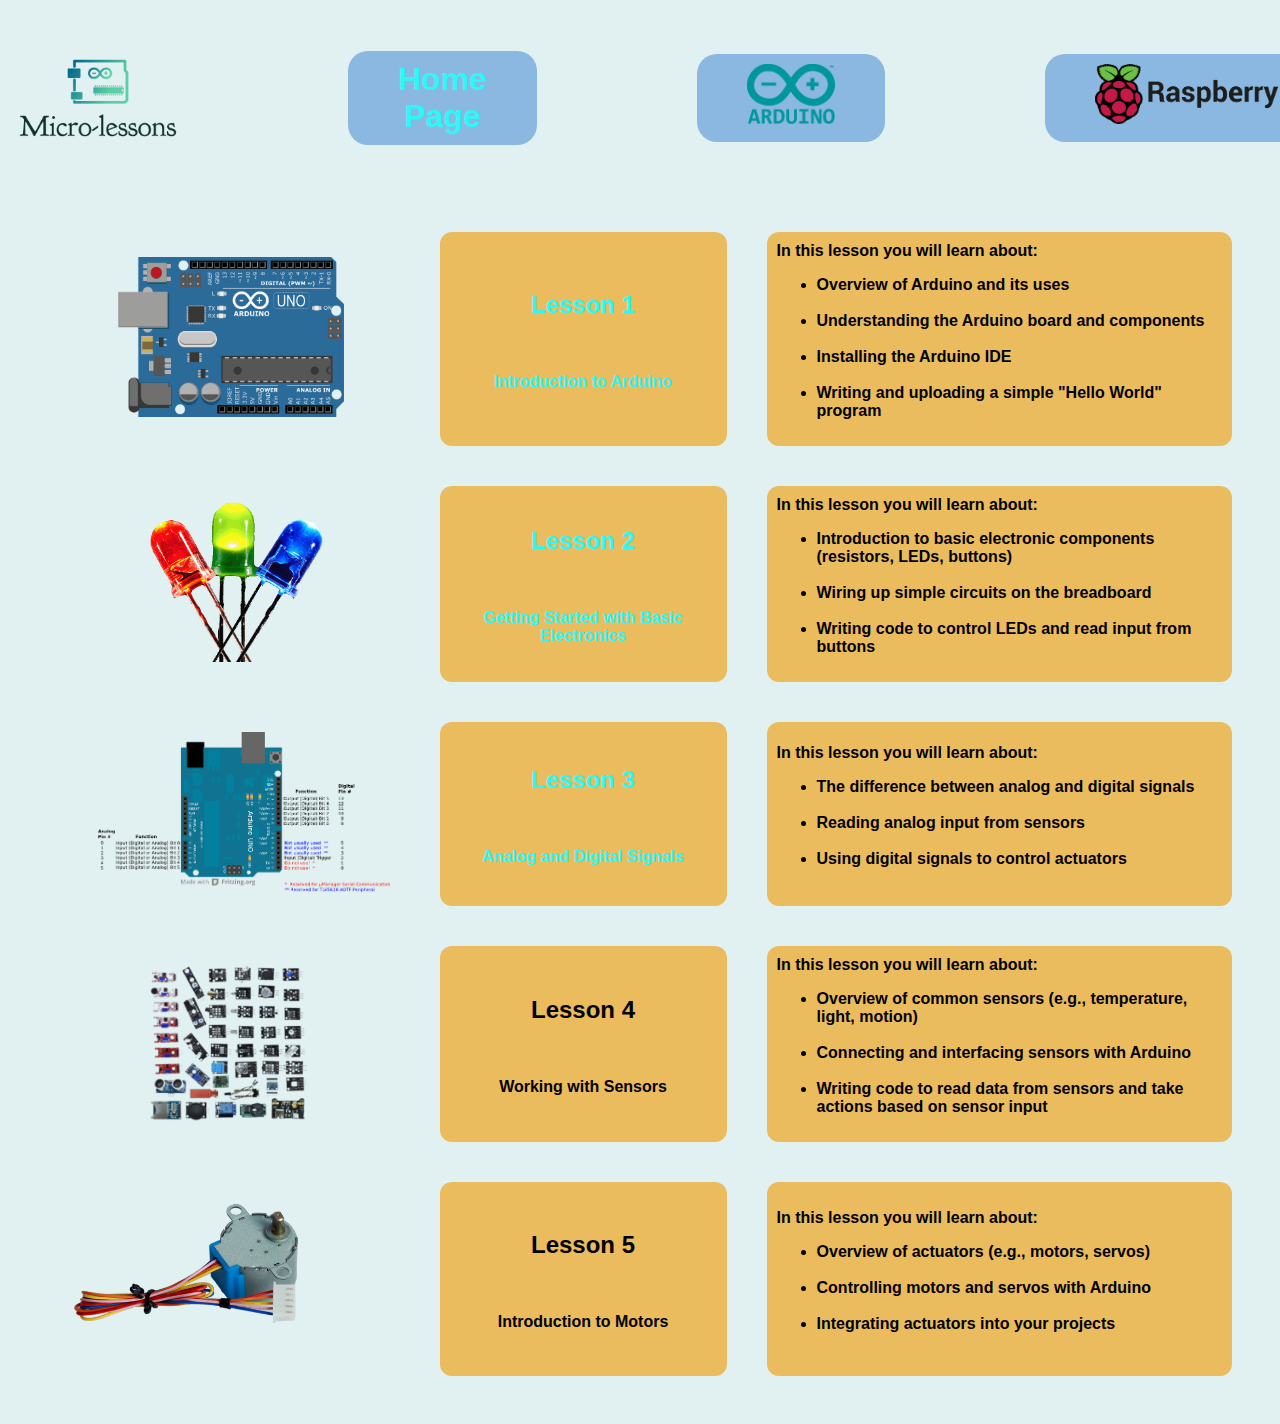
==== arduino.html @ 0427122e "arduino lesson 1 and linking" ====
<!DOCTYPE html>
<html>
    <head>
        <meta charset="UTF-8" />
        <meta http-equiv="X-UA-Compatible" content="IE=edge" />
        <meta name="viewport" content="width=device-width, initial-scale=1.0" />
        <link rel="stylesheet" type="text/css" href="styles.css" /> 
        <title> Micro-lessons </title>
</head>
    <body>
        <div id="nav-bar">
            <img style="width: 180px; height: 180px;" src="/media/default.png" id="banner"/>  
            
            <div id="nav-item"><a href="/index.html"> Home Page </a></div>
            <div id="nav-item"><a href="/arduino.html"> <img src="/media/arduino-logo.png" height="60px"> </a></div>
            <div id="nav-item"><a href="/raspberry_pi.html"> <img src="/media/raspberry-pi-logo.png" height="60px"> </a></div>
        </div>
        <div id="lessons">
            <table cellpadding="10px">
                <tr>
                    <td> <img src="/media/ardunio_image.png" height="160px" style=" padding-left: 60px;"> </td>
                    <td id="td" style="text-align: center;"> <a href="/arduino_lessons/lesson_1.html"> <h2> Lesson 1 </h2> <br> <p> Introduction to Arduino </p> </td>
                    <td id="td"> In this lesson you will learn about: <br> 
                        <ul> <li>Overview of Arduino and its uses</li> <br> 
                            <li>Understanding the Arduino board and components</li> <br> 
                            <li>Installing the Arduino IDE</li> <br> 
                            <li>Writing and uploading a simple "Hello World" program</li> </ul> </td>
                </tr>
                <tr>
                    <td> <img src="/media/Leds.gif" height="160px" style=" padding-left: 90px;"> </td>
                    <td id="td" style="text-align: center;"> <a href="/arduino_lessons/lesson_1.html"> <h2> Lesson 2 </h2> <br> <p> Getting Started with Basic Electronics </p> </td>
                    <td id="td"> In this lesson you will learn about: <br> 
                        <ul> <li>Introduction to basic electronic components (resistors, LEDs, buttons)</li> <br>  
                            <li>Wiring up simple circuits on the breadboard</li> <br> 
                            <li> Writing code to control LEDs and read input from buttons </li> </ul> </td>
                </tr>
                <tr>
                    <td> <img src="/media/digital_pins.png" height="160px" style=" padding-left: 40px;"> </td>
                    <td id="td" style="text-align: center;"> <a href="/arduino_lessons/lesson_1.html"> <h2> Lesson 3 </h2> <br> <p> Analog and Digital Signals </p> </td>
                    <td id="td"> In this lesson you will learn about: <br> 
                        <ul> <li>The difference between analog and digital signals</li> <br>  
                            <li>Reading analog input from sensors</li> <br> 
                            <li>Using digital signals to control actuators</li> </ul> </td>
                </tr>
                <tr>
                    <td> <img src="/media/Sensor.png" height="160px" style=" padding-left: 90px;"> </td>
                    <td id="td" style="text-align: center;">  <h2> Lesson 4 </h2> <br> <p> Working with Sensors </p> </td>
                    <td id="td"> In this lesson you will learn about: <br> 
                        <ul> <li>Overview of common sensors (e.g., temperature, light, motion)</li> <br>  
                            <li>Connecting and interfacing sensors with Arduino</li> <br> 
                            <li>Writing code to read data from sensors and take actions based on sensor input</li> </ul> </td>
                </tr>
                <tr>
                    <td> <img src="/media/motor.png" height="170px" style=" padding-left: 0px;"> </td>
                    <td id="td" style="text-align: center;">  <h2> Lesson 5 </h2> <br> <p> Introduction to Motors </p> </td>
                    <td id="td"> In this lesson you will learn about: <br> 
                        <ul> <li>Overview of actuators (e.g., motors, servos)</li> <br>  
                            <li>Controlling motors and servos with Arduino</li> <br> 
                            <li>Integrating actuators into your projects</li> </ul> </td>
                </tr>
            </table>
        </div>
    </body>
</html>
<!-- 
    Lesson 1: Introduction to Arduino

Overview of Arduino and its uses
Understanding the Arduino board and components
Installing the Arduino IDE
Writing and uploading a simple "Hello World" program

Lesson 2: Getting Started with Basic Electronics

Introduction to basic electronic components (resistors, LEDs, buttons)
Wiring up simple circuits on the breadboard
Writing code to control LEDs and read input from buttons

Lesson 3: Analog and Digital Signals

Understanding the difference between analog and digital signals
Reading analog input from sensors
Using digital signals to control actuators

Lesson 4: Working with Sensors

Overview of common sensors (e.g., temperature, light, motion)
Connecting and interfacing sensors with Arduino
Writing code to read data from sensors and take actions based on sensor input

Lesson 5: Introduction to Actuators

Overview of actuators (e.g., motors, servos)
Controlling motors and servos with Arduino
Integrating actuators into your projects
Lesson 6: Serial Communication

Understanding serial communication
Communicating between Arduino and computer using serial
Implementing simple serial communication projects
Lesson 7: Display Technologies

Introduction to display technologies (e.g., LCD, OLED)
Wiring and programming displays with Arduino
Creating interactive projects with displays
Lesson 8: Wireless Communication

Overview of wireless communication modules (e.g., Bluetooth, Wi-Fi)
Interfacing Arduino with wireless modules
Building simple IoT projects
Lesson 9: Advanced Project: Smart Home Prototype

Integrating multiple sensors and actuators into a smart home prototype
Writing code for automation and control
Troubleshooting and refining the project
(Optional Lessons for a 12-lesson series)

Lesson 10: Data Logging and Storage

Introduction to data logging
Logging sensor data to SD cards or cloud services
Building projects with data storage capabilities
Lesson 11: Advanced Programming Techniques

Introduction to advanced programming concepts (e.g., functions, libraries)
Optimizing and organizing code for larger projects
Implementing modular code for reusability
Lesson 12: Final Project and Troubleshooting

Developing a more complex final project
Tips for troubleshooting common issues
Resources for further learning and exploration
-->
---- styles.css ----
body{
    background-color: #e1f0f0;
}
#nav-bar{
    width: 380px; 
    height: 40px; 
    text-align: center; 
    font-size: 32px; 
    font-family: Arial; 
    font-weight: 600;
    width: 100%; 
    height: 100%; 
    padding-bottom: 0px; 
    padding-right: 0px;
    justify-content: flex-start; 
    align-items: center; 
    gap: 0px;
    display: inline-flex;
}
#nav-item{
    margin-left: 0px;
    background-color: rgb(138, 184, 225);
    border-radius: 20px;
    text-align: center;
    padding-left: 50px;
    padding-right: 50px;
    padding-top: 10px;
    padding-bottom: 10px;
    margin-left: 160px;
}

#text{
    justify-content: right;
    width: 380px;
    float: right;
    font-size: 28px;
    font-family: 'Trebuchet MS', 'Lucida Sans Unicode', 'Lucida Grande', 'Lucida Sans', Arial, sans-serif;
    margin-right: 40px;
    color: #ebbc5e;
    font-weight: 550;
    background-color: rgb(78, 159, 230);
    border-radius: 20px;
    text-align: center;
}

#td{
    margin-top: 10px;
    margin-bottom: 10px;
    margin-left: 10px;
    margin-right: 10px;
    border-radius: 12px;
    background-color: #ebbc5e;
    column-width: 30vw;
    font-weight: 600;
    font-family: 'Gill Sans', 'Gill Sans MT', Calibri, 'Trebuchet MS', sans-serif;
    font-size: 16px;
}

table{
    border-spacing: 40px;
}

image{
    display: flex;
}

#lesson{
    width: 80vw;
    padding-left: 10%;
    font-size: 19px;
    font-family: 'Lucida Sans', 'Lucida Sans Regular', 'Lucida Grande', 'Lucida Sans Unicode', Verdana, sans-serif;
}


a{text-decoration: none;}
a {color: #2df7f7;}
a:visited {color: #0684d2d6;}
a:hover {color: #a0efef;}
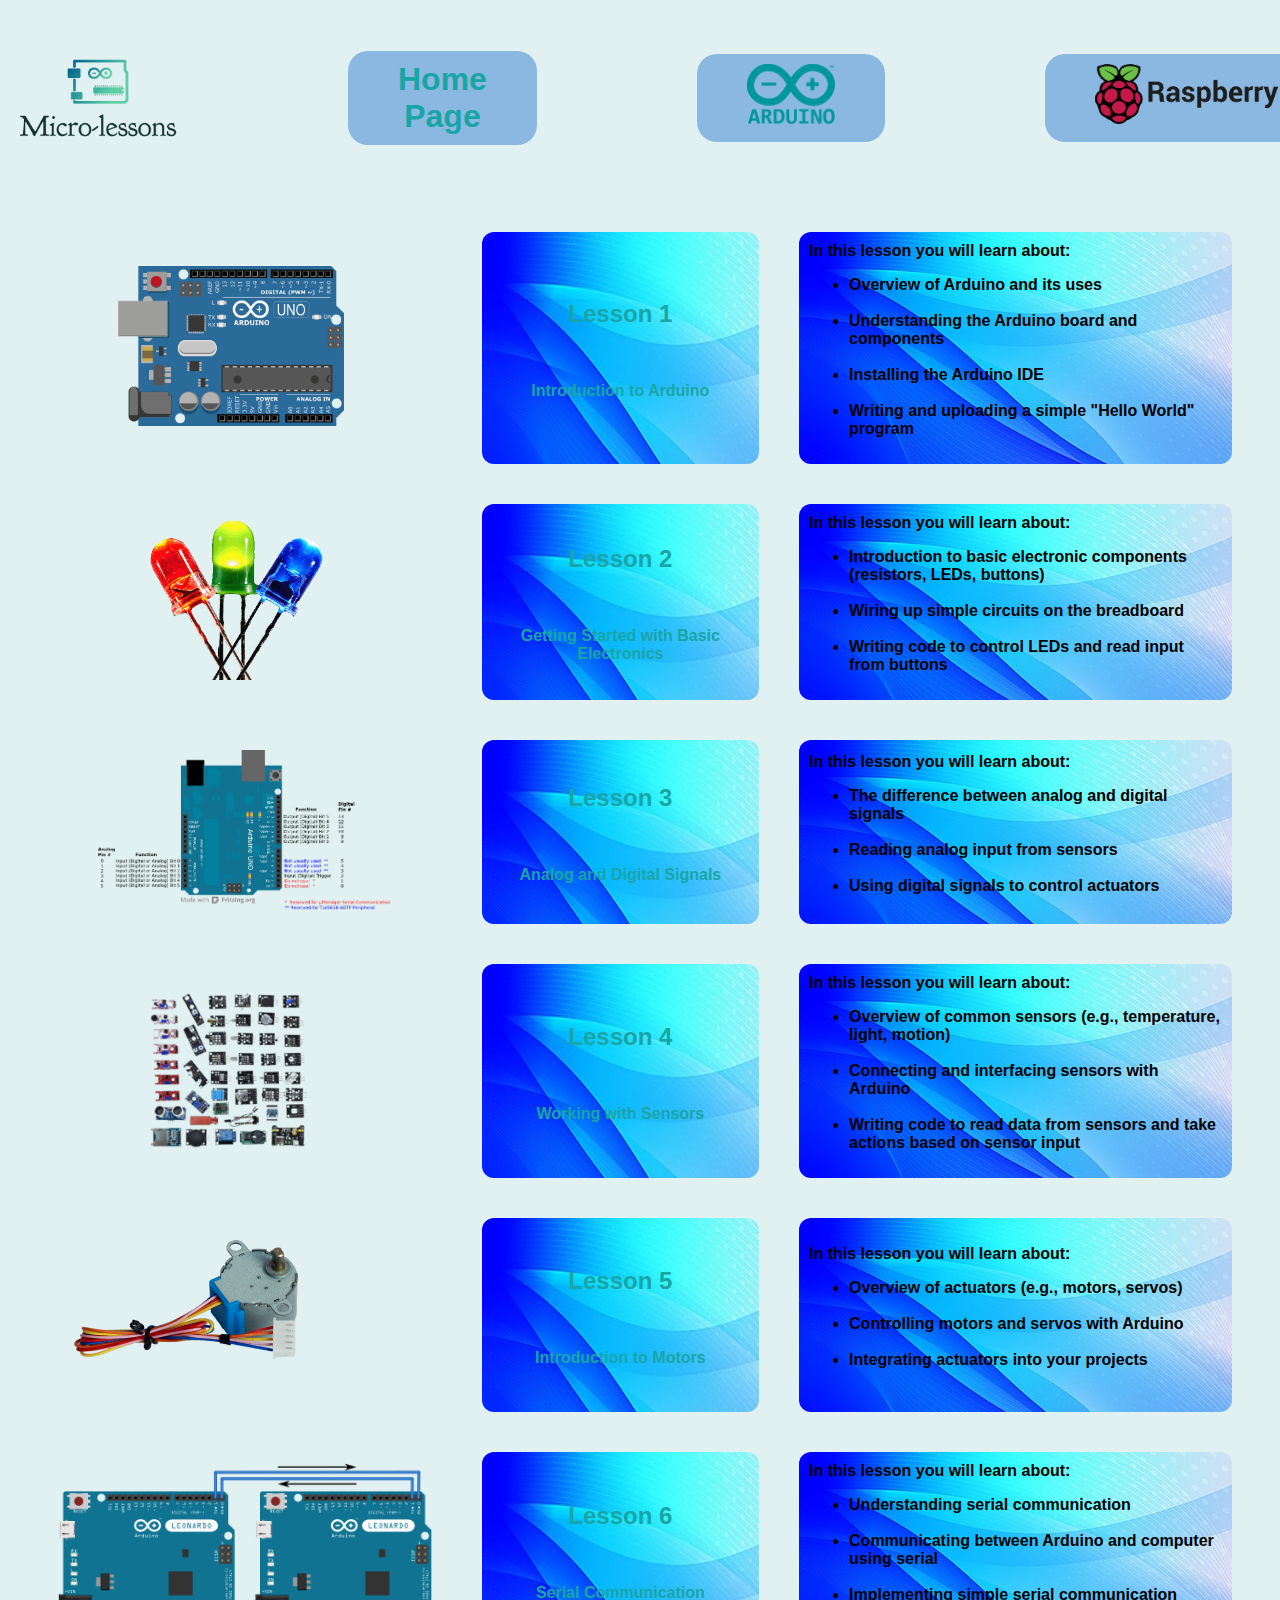
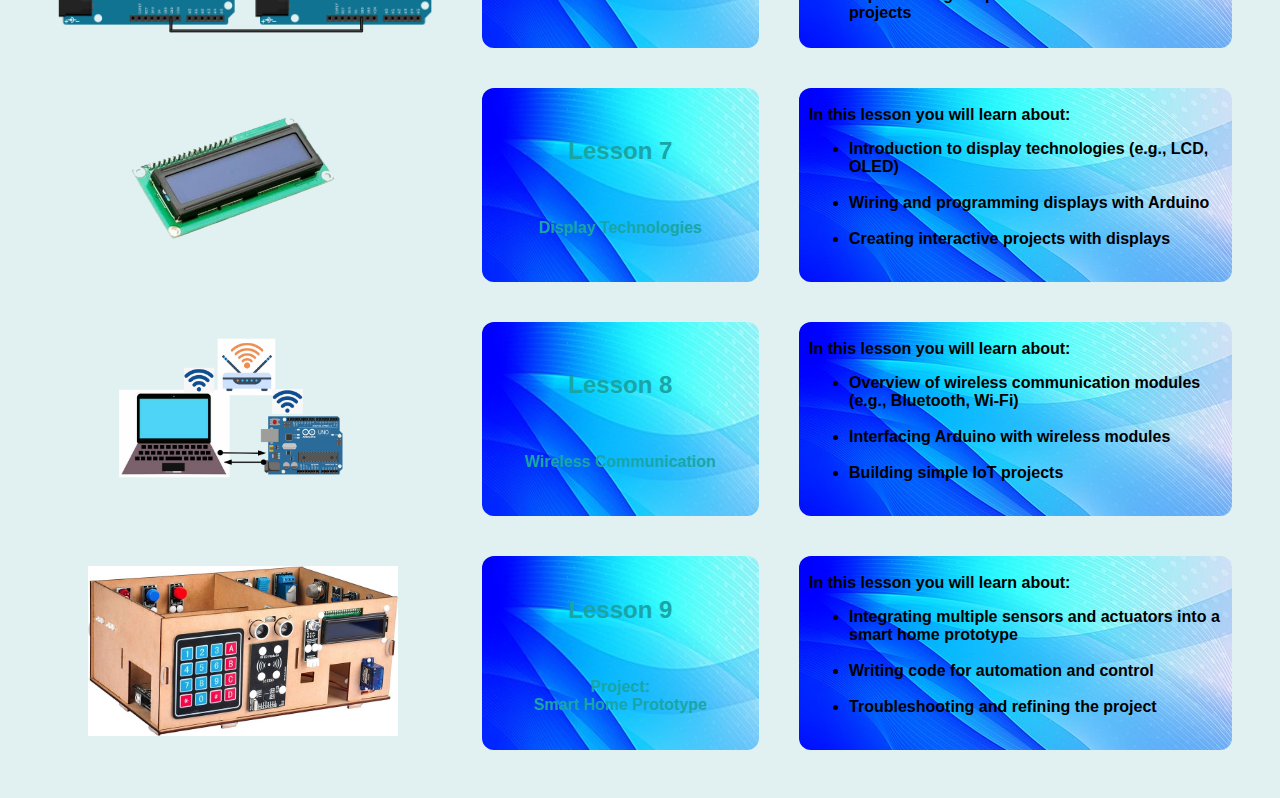
==== commit e5d65b70: "arduino-lesson-indexpage overhaul" ====
--- a/arduino.html
+++ b/arduino.html
@@ -4,7 +4,7 @@
         <meta charset="UTF-8" />
         <meta http-equiv="X-UA-Compatible" content="IE=edge" />
         <meta name="viewport" content="width=device-width, initial-scale=1.0" />
-        <link rel="stylesheet" type="text/css" href="styles.css" /> 
+        <link rel="stylesheet" type="text/css" href="/styles.css" /> 
         <title> Micro-lessons </title>
 </head>
     <body>
@@ -20,7 +20,7 @@
                 <tr>
                     <td> <img src="/media/ardunio_image.png" height="160px" style=" padding-left: 60px;"> </td>
                     <td id="td" style="text-align: center;"> <a href="/arduino_lessons/lesson_1.html"> <h2> Lesson 1 </h2> <br> <p> Introduction to Arduino </p> </td>
-                    <td id="td"> In this lesson you will learn about: <br> 
+                    <td id="td2"> In this lesson you will learn about: <br> 
                         <ul> <li>Overview of Arduino and its uses</li> <br> 
                             <li>Understanding the Arduino board and components</li> <br> 
                             <li>Installing the Arduino IDE</li> <br> 
@@ -28,8 +28,8 @@
                 </tr>
                 <tr>
                     <td> <img src="/media/Leds.gif" height="160px" style=" padding-left: 90px;"> </td>
-                    <td id="td" style="text-align: center;"> <a href="/arduino_lessons/lesson_1.html"> <h2> Lesson 2 </h2> <br> <p> Getting Started with Basic Electronics </p> </td>
-                    <td id="td"> In this lesson you will learn about: <br> 
+                    <td id="td" style="text-align: center;"> <a href="/arduino_lessons/lesson_2.md"> <h2> Lesson 2 </h2> <br> <p> Getting Started with Basic Electronics </p> </td>
+                    <td id="td2"> In this lesson you will learn about: <br> 
                         <ul> <li>Introduction to basic electronic components (resistors, LEDs, buttons)</li> <br>  
                             <li>Wiring up simple circuits on the breadboard</li> <br> 
                             <li> Writing code to control LEDs and read input from buttons </li> </ul> </td>
@@ -37,97 +37,128 @@
                 <tr>
                     <td> <img src="/media/digital_pins.png" height="160px" style=" padding-left: 40px;"> </td>
                     <td id="td" style="text-align: center;"> <a href="/arduino_lessons/lesson_1.html"> <h2> Lesson 3 </h2> <br> <p> Analog and Digital Signals </p> </td>
-                    <td id="td"> In this lesson you will learn about: <br> 
+                    <td id="td2"> In this lesson you will learn about: <br> 
                         <ul> <li>The difference between analog and digital signals</li> <br>  
                             <li>Reading analog input from sensors</li> <br> 
                             <li>Using digital signals to control actuators</li> </ul> </td>
                 </tr>
                 <tr>
                     <td> <img src="/media/Sensor.png" height="160px" style=" padding-left: 90px;"> </td>
-                    <td id="td" style="text-align: center;">  <h2> Lesson 4 </h2> <br> <p> Working with Sensors </p> </td>
-                    <td id="td"> In this lesson you will learn about: <br> 
+                    <td id="td" style="text-align: center;"> <a href="/arduino_lessons/lesson_1.html"> <h2> Lesson 4 </h2> <br> <p> Working with Sensors </p> </td>
+                    <td id="td2"> In this lesson you will learn about: <br> 
                         <ul> <li>Overview of common sensors (e.g., temperature, light, motion)</li> <br>  
                             <li>Connecting and interfacing sensors with Arduino</li> <br> 
                             <li>Writing code to read data from sensors and take actions based on sensor input</li> </ul> </td>
                 </tr>
                 <tr>
                     <td> <img src="/media/motor.png" height="170px" style=" padding-left: 0px;"> </td>
-                    <td id="td" style="text-align: center;">  <h2> Lesson 5 </h2> <br> <p> Introduction to Motors </p> </td>
-                    <td id="td"> In this lesson you will learn about: <br> 
+                    <td id="td" style="text-align: center;"> <a href="/arduino_lessons/lesson_1.html"> <h2> Lesson 5 </h2> <br> <p> Introduction to Motors </p> </td>
+                    <td id="td2"> In this lesson you will learn about: <br> 
                         <ul> <li>Overview of actuators (e.g., motors, servos)</li> <br>  
                             <li>Controlling motors and servos with Arduino</li> <br> 
                             <li>Integrating actuators into your projects</li> </ul> </td>
+                </tr>
+                <tr>
+                    <td> <img src="/media/serial-communication.png" height="170px" style=" padding-left: 0px;"> </td>
+                    <td id="td" style="text-align: center;"> <a href="/arduino_lessons/lesson_1.html"> <h2> Lesson 6 </h2> <br> <p> Serial Communication </p> </td>
+                    <td id="td2"> In this lesson you will learn about: <br> 
+                        <ul> <li>Understanding serial communication</li> <br>  
+                            <li>Communicating between Arduino and computer using serial</li> <br> 
+                            <li>Implementing simple serial communication projects</li> </ul> </td>
+                </tr>
+                <tr>
+                    <td> <img src="/media/Lcd_screen.png" height="170px" style=" padding-left: 50px;"> </td>
+                    <td id="td" style="text-align: center;"> <a href="/arduino_lessons/lesson_1.html"> <h2> Lesson 7 </h2> <br> <p> Display Technologies </p> </td>
+                    <td id="td2"> In this lesson you will learn about: <br> 
+                        <ul> <li>Introduction to display technologies (e.g., LCD, OLED)</li> <br>  
+                            <li>Wiring and programming displays with Arduino</li> <br> 
+                            <li>Creating interactive projects with displays</li> </ul> </td>
+                </tr>
+                <tr>
+                    <td> <img src="/media/wirelees-communication.png" height="170px" style=" padding-left: 60px;"> </td>
+                    <td id="td" style="text-align: center;"> <a href="/arduino_lessons/lesson_1.html"> <h2> Lesson 8 </h2> <br> <p> Wireless Communication </p> </td>
+                    <td id="td2"> In this lesson you will learn about: <br> 
+                        <ul> <li>Overview of wireless communication modules (e.g., Bluetooth, Wi-Fi)</li> <br>  
+                            <li>Interfacing Arduino with wireless modules</li> <br> 
+                            <li>Building simple IoT projects</li> </ul> </td>
+                </tr>
+                <tr>
+                    <td> <img src="/media/smart-home.jpg" height="170px" style=" padding-left: 30px;"> </td>
+                    <td id="td" style="text-align: center;"> <a href="/arduino_lessons/lesson_1.html"> <h2> Lesson 9 </h2> <br> <p> Project: <br> Smart Home Prototype </p> </td>
+                    <td id="td2"> In this lesson you will learn about: <br> 
+                        <ul> <li>Integrating multiple sensors and actuators into a smart home prototype</li> <br>  
+                            <li>Writing code for automation and control</li> <br> 
+                            <li>Troubleshooting and refining the project</li> </ul> </td>
                 </tr>
             </table>
         </div>
     </body>
 </html>
+
+
+
 <!-- 
-    Lesson 1: Introduction to Arduino
-
+Lesson 1: Introduction to Arduino
 Overview of Arduino and its uses
 Understanding the Arduino board and components
 Installing the Arduino IDE
 Writing and uploading a simple "Hello World" program
 
 Lesson 2: Getting Started with Basic Electronics
-
 Introduction to basic electronic components (resistors, LEDs, buttons)
 Wiring up simple circuits on the breadboard
 Writing code to control LEDs and read input from buttons
 
 Lesson 3: Analog and Digital Signals
-
 Understanding the difference between analog and digital signals
 Reading analog input from sensors
 Using digital signals to control actuators
 
 Lesson 4: Working with Sensors
-
 Overview of common sensors (e.g., temperature, light, motion)
 Connecting and interfacing sensors with Arduino
 Writing code to read data from sensors and take actions based on sensor input
 
 Lesson 5: Introduction to Actuators
-
 Overview of actuators (e.g., motors, servos)
 Controlling motors and servos with Arduino
 Integrating actuators into your projects
+
 Lesson 6: Serial Communication
-
 Understanding serial communication
 Communicating between Arduino and computer using serial
 Implementing simple serial communication projects
+
 Lesson 7: Display Technologies
-
 Introduction to display technologies (e.g., LCD, OLED)
 Wiring and programming displays with Arduino
 Creating interactive projects with displays
+
 Lesson 8: Wireless Communication
-
 Overview of wireless communication modules (e.g., Bluetooth, Wi-Fi)
 Interfacing Arduino with wireless modules
 Building simple IoT projects
+
 Lesson 9: Advanced Project: Smart Home Prototype
-
 Integrating multiple sensors and actuators into a smart home prototype
 Writing code for automation and control
 Troubleshooting and refining the project
+
 (Optional Lessons for a 12-lesson series)
 
 Lesson 10: Data Logging and Storage
-
 Introduction to data logging
 Logging sensor data to SD cards or cloud services
 Building projects with data storage capabilities
+
 Lesson 11: Advanced Programming Techniques
-
 Introduction to advanced programming concepts (e.g., functions, libraries)
 Optimizing and organizing code for larger projects
 Implementing modular code for reusability
+
 Lesson 12: Final Project and Troubleshooting
-
 Developing a more complex final project
 Tips for troubleshooting common issues
 Resources for further learning and exploration
+
 -->--- a/styles.css
+++ b/styles.css
@@ -49,11 +49,32 @@
     margin-left: 10px;
     margin-right: 10px;
     border-radius: 12px;
-    background-color: #ebbc5e;
     column-width: 30vw;
     font-weight: 600;
     font-family: 'Gill Sans', 'Gill Sans MT', Calibri, 'Trebuchet MS', sans-serif;
     font-size: 16px;
+    background-image: url('/media/pngtree-blue-background-and-wallpaper-hd-image-victor-free-vector-image_2422840.png');
+    background-repeat: no-repeat;
+    a {color: #19a5a5;}
+    a:visited {color: #0684d2d6;}
+    a:hover {color: #a41cc2;}
+}
+
+#td2{
+    margin-top: 10px;
+    margin-bottom: 10px;
+    margin-left: 10px;
+    margin-right: 10px;
+    border-radius: 12px;
+    column-width: 30vw;
+    font-weight: 600;
+    font-family: 'Gill Sans', 'Gill Sans MT', Calibri, 'Trebuchet MS', sans-serif;
+    font-size: 16px;
+    background-image: url('/media/pngtree-blue-background-and-wallpaper-hd-image-victor-free-vector-image_2422840.jpg');
+    background-repeat: no-repeat;
+    a {color: #19a5a5;}
+    a:visited {color: #0684d2d6;}
+    a:hover {color: #a41cc2;}
 }
 
 table{
@@ -73,6 +94,6 @@
 
 
 a{text-decoration: none;}
-a {color: #2df7f7;}
+a {color: #19a5a5;}
 a:visited {color: #0684d2d6;}
 a:hover {color: #a0efef;}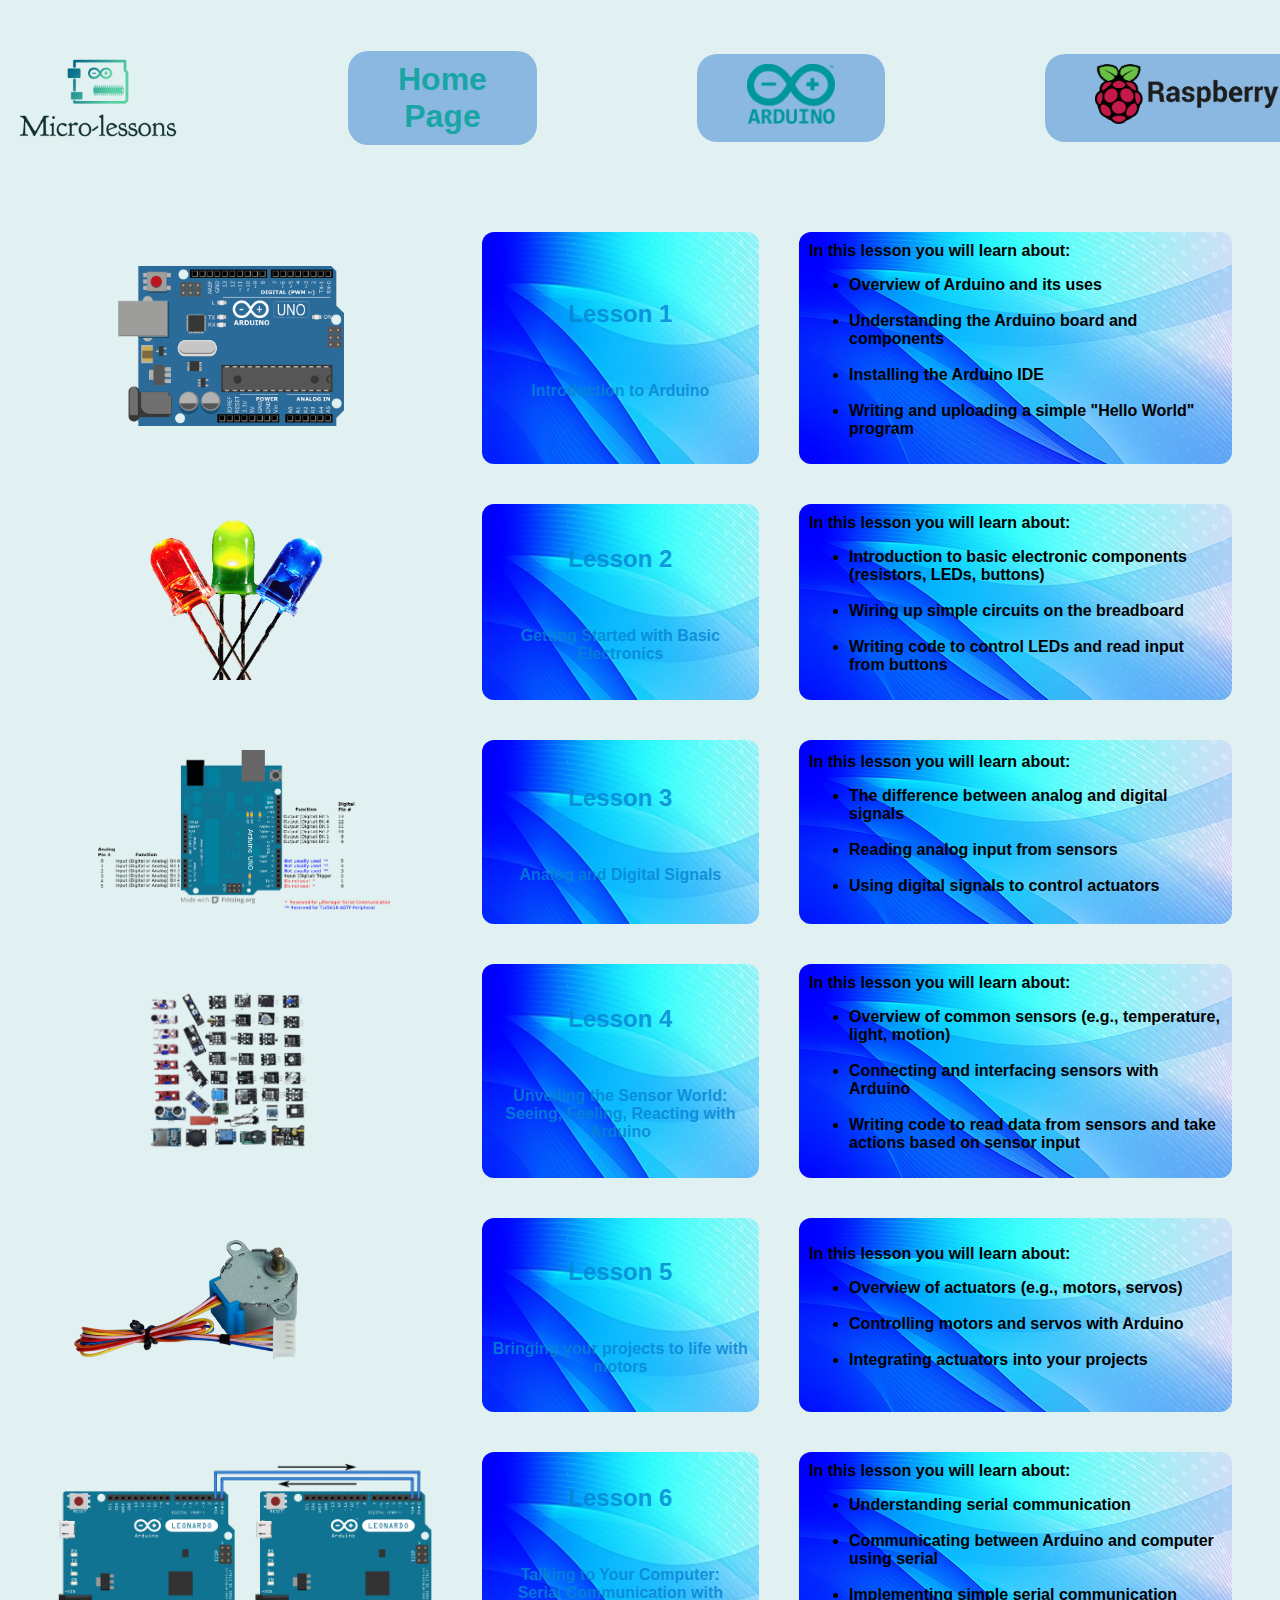
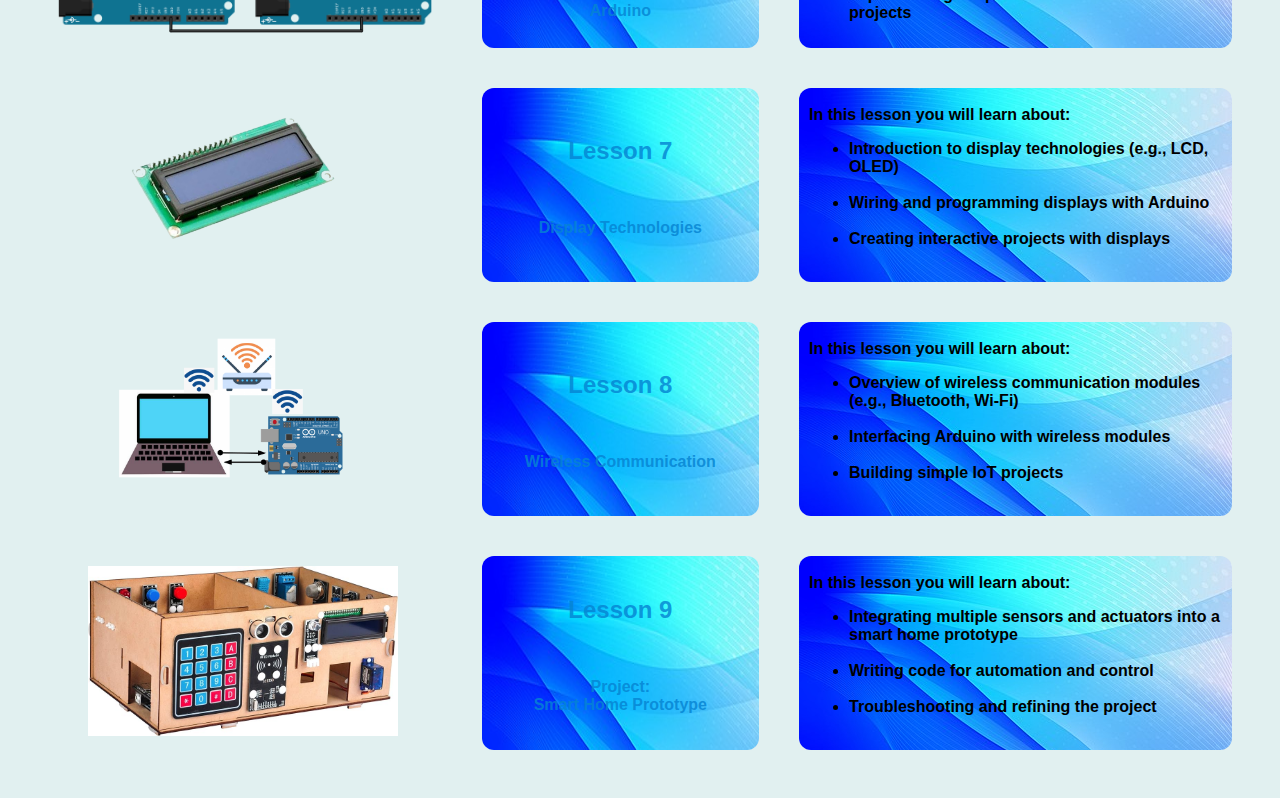
==== commit 7e35752d: "New lessons and some css changes" ====
--- a/arduino.html
+++ b/arduino.html
@@ -28,7 +28,7 @@
                 </tr>
                 <tr>
                     <td> <img src="/media/Leds.gif" height="160px" style=" padding-left: 90px;"> </td>
-                    <td id="td" style="text-align: center;"> <a href="/arduino_lessons/lesson_2.md"> <h2> Lesson 2 </h2> <br> <p> Getting Started with Basic Electronics </p> </td>
+                    <td id="td" style="text-align: center;"> <a href="/arduino_lessons/lesson_2.html"> <h2> Lesson 2 </h2> <br> <p> Getting Started with Basic Electronics </p> </td>
                     <td id="td2"> In this lesson you will learn about: <br> 
                         <ul> <li>Introduction to basic electronic components (resistors, LEDs, buttons)</li> <br>  
                             <li>Wiring up simple circuits on the breadboard</li> <br> 
@@ -36,7 +36,7 @@
                 </tr>
                 <tr>
                     <td> <img src="/media/digital_pins.png" height="160px" style=" padding-left: 40px;"> </td>
-                    <td id="td" style="text-align: center;"> <a href="/arduino_lessons/lesson_1.html"> <h2> Lesson 3 </h2> <br> <p> Analog and Digital Signals </p> </td>
+                    <td id="td" style="text-align: center;"> <a href="/arduino_lessons/lesson_3.html"> <h2> Lesson 3 </h2> <br> <p> Analog and Digital Signals </p> </td>
                     <td id="td2"> In this lesson you will learn about: <br> 
                         <ul> <li>The difference between analog and digital signals</li> <br>  
                             <li>Reading analog input from sensors</li> <br> 
@@ -44,7 +44,7 @@
                 </tr>
                 <tr>
                     <td> <img src="/media/Sensor.png" height="160px" style=" padding-left: 90px;"> </td>
-                    <td id="td" style="text-align: center;"> <a href="/arduino_lessons/lesson_1.html"> <h2> Lesson 4 </h2> <br> <p> Working with Sensors </p> </td>
+                    <td id="td" style="text-align: center;"> <a href="/arduino_lessons/lesson_4.html"> <h2> Lesson 4 </h2> <br> <p> Unveiling the Sensor World:<br>Seeing, Feeling, Reacting with Arduino </p> </td>
                     <td id="td2"> In this lesson you will learn about: <br> 
                         <ul> <li>Overview of common sensors (e.g., temperature, light, motion)</li> <br>  
                             <li>Connecting and interfacing sensors with Arduino</li> <br> 
@@ -52,7 +52,7 @@
                 </tr>
                 <tr>
                     <td> <img src="/media/motor.png" height="170px" style=" padding-left: 0px;"> </td>
-                    <td id="td" style="text-align: center;"> <a href="/arduino_lessons/lesson_1.html"> <h2> Lesson 5 </h2> <br> <p> Introduction to Motors </p> </td>
+                    <td id="td" style="text-align: center;"> <a href="/arduino_lessons/lesson_5.html"> <h2> Lesson 5 </h2> <br> <p> Bringing your projects to life with motors </p> </td>
                     <td id="td2"> In this lesson you will learn about: <br> 
                         <ul> <li>Overview of actuators (e.g., motors, servos)</li> <br>  
                             <li>Controlling motors and servos with Arduino</li> <br> 
@@ -60,7 +60,7 @@
                 </tr>
                 <tr>
                     <td> <img src="/media/serial-communication.png" height="170px" style=" padding-left: 0px;"> </td>
-                    <td id="td" style="text-align: center;"> <a href="/arduino_lessons/lesson_1.html"> <h2> Lesson 6 </h2> <br> <p> Serial Communication </p> </td>
+                    <td id="td" style="text-align: center;"> <a href="/arduino_lessons/lesson_6.html"> <h2> Lesson 6 </h2> <br> <p> Talking to Your Computer:<br>Serial Communication with Arduino </p> </td>
                     <td id="td2"> In this lesson you will learn about: <br> 
                         <ul> <li>Understanding serial communication</li> <br>  
                             <li>Communicating between Arduino and computer using serial</li> <br> 
@@ -68,7 +68,7 @@
                 </tr>
                 <tr>
                     <td> <img src="/media/Lcd_screen.png" height="170px" style=" padding-left: 50px;"> </td>
-                    <td id="td" style="text-align: center;"> <a href="/arduino_lessons/lesson_1.html"> <h2> Lesson 7 </h2> <br> <p> Display Technologies </p> </td>
+                    <td id="td" style="text-align: center;"> <a href="/arduino_lessons/lesson_7.html"> <h2> Lesson 7 </h2> <br> <p> Display Technologies </p> </td>
                     <td id="td2"> In this lesson you will learn about: <br> 
                         <ul> <li>Introduction to display technologies (e.g., LCD, OLED)</li> <br>  
                             <li>Wiring and programming displays with Arduino</li> <br> 
--- a/styles.css
+++ b/styles.css
@@ -43,6 +43,24 @@
     text-align: center;
 }
 
+#arduino-gif{
+    justify-content: left;
+    width: 500px;
+    border-radius: 20px;
+    margin-right: 25px;
+    margin-left: 12px;
+    margin-top: 75px;
+}
+
+code{
+    color: gray;
+}
+
+code::selection{
+    color: rgb(245, 174, 43);
+    background-color: #1c80c2;
+}
+
 #td{
     margin-top: 10px;
     margin-bottom: 10px;
@@ -55,7 +73,7 @@
     font-size: 16px;
     background-image: url('/media/pngtree-blue-background-and-wallpaper-hd-image-victor-free-vector-image_2422840.png');
     background-repeat: no-repeat;
-    a {color: #19a5a5;}
+    a {color: #0684d2d6;}
     a:visited {color: #0684d2d6;}
     a:hover {color: #a41cc2;}
 }
@@ -72,9 +90,37 @@
     font-size: 16px;
     background-image: url('/media/pngtree-blue-background-and-wallpaper-hd-image-victor-free-vector-image_2422840.jpg');
     background-repeat: no-repeat;
-    a {color: #19a5a5;}
+}
+
+#td3{
+    margin-top: 10px;
+    margin-bottom: 10px;
+    margin-left: 10px;
+    margin-right: 10px;
+    border-radius: 12px;
+    column-width: 30vw;
+    font-weight: 600;
+    font-family: 'Gill Sans', 'Gill Sans MT', Calibri, 'Trebuchet MS', sans-serif;
+    font-size: 16px;
+    background-image: url('/media/desktop-wallpaper-abstract-red-color-geometric-modern-design-vector-backgrounds-red-color-background.jpg');
+    background-repeat: no-repeat;
+    a {color: #e26653;}
     a:visited {color: #0684d2d6;}
-    a:hover {color: #a41cc2;}
+    a:hover {color: #db7c4d;}
+}
+
+#td4{
+    margin-top: 10px;
+    margin-bottom: 10px;
+    margin-left: 10px;
+    margin-right: 10px;
+    border-radius: 12px;
+    column-width: 30vw;
+    font-weight: 600;
+    font-family: 'Gill Sans', 'Gill Sans MT', Calibri, 'Trebuchet MS', sans-serif;
+    font-size: 16px;
+    background-image: url('media/Red_image\ \(581x280\).png');
+    background-repeat: no-repeat;
 }
 
 table{
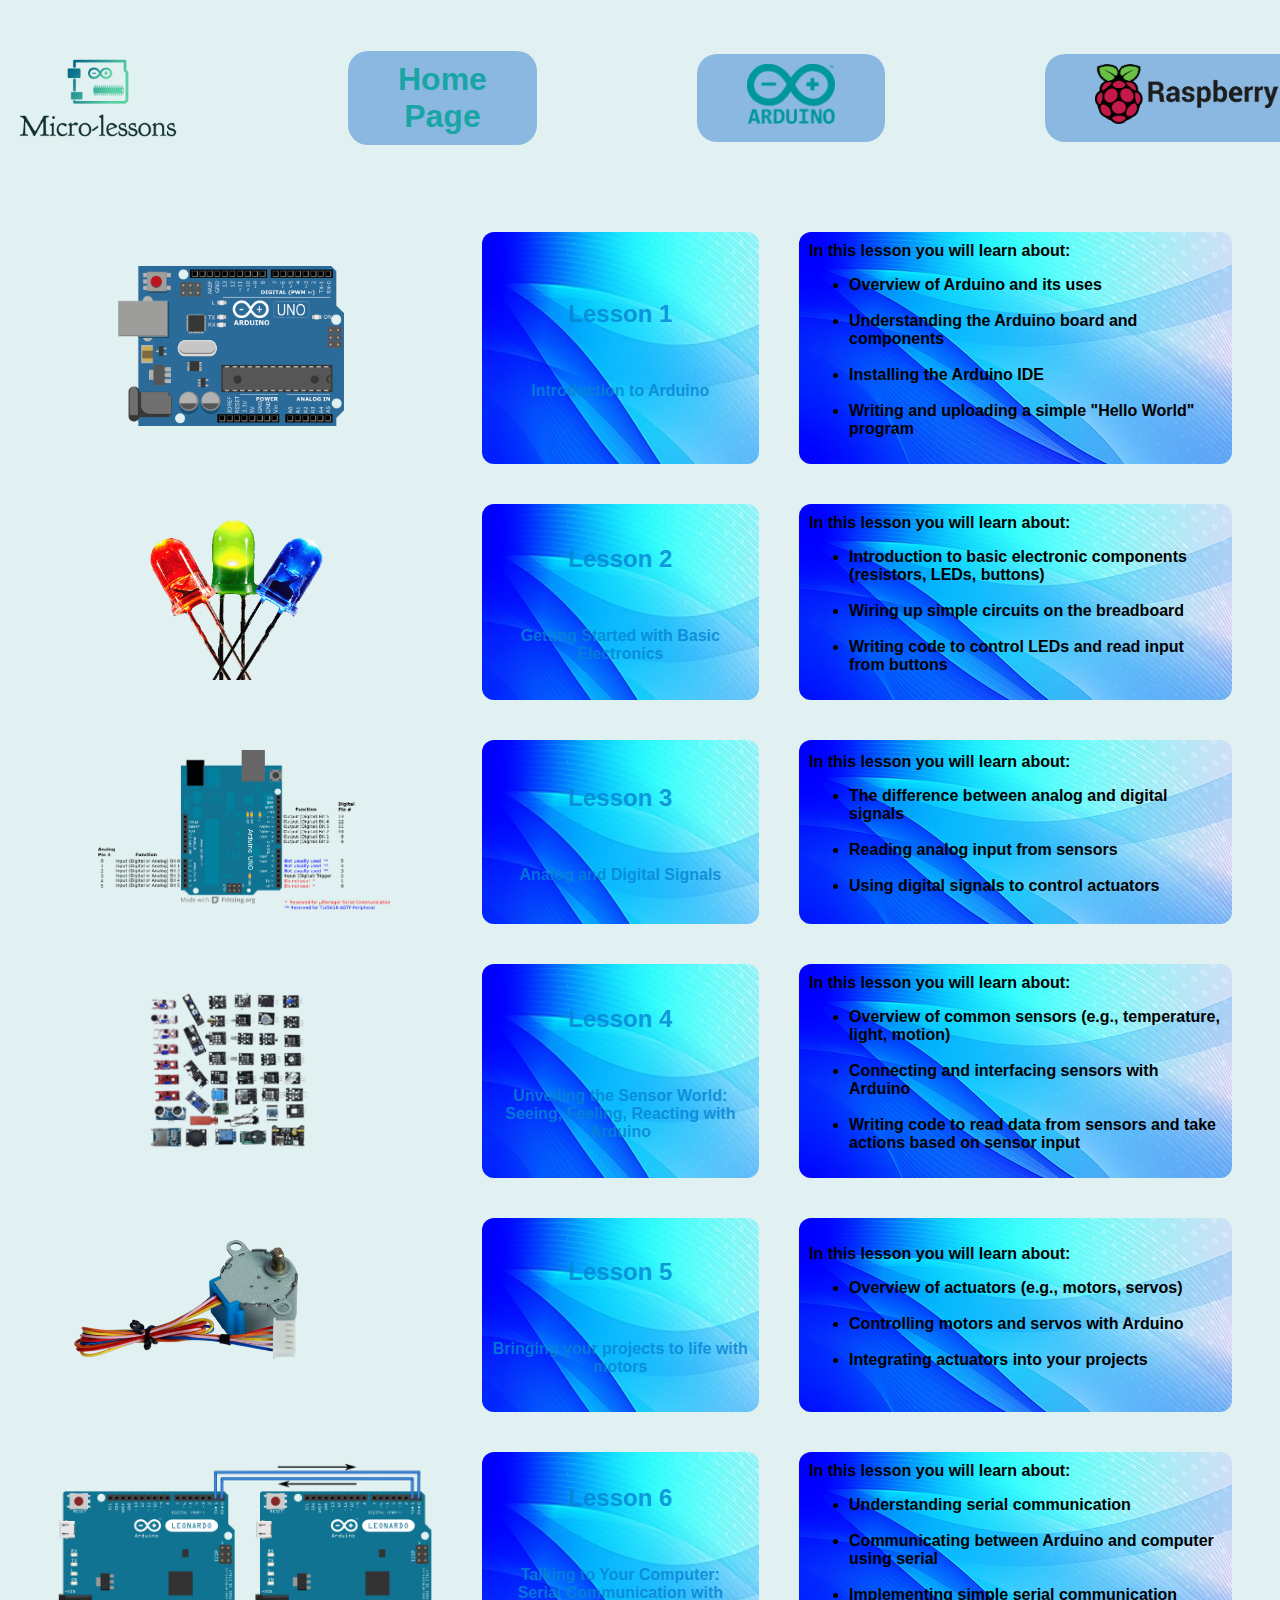
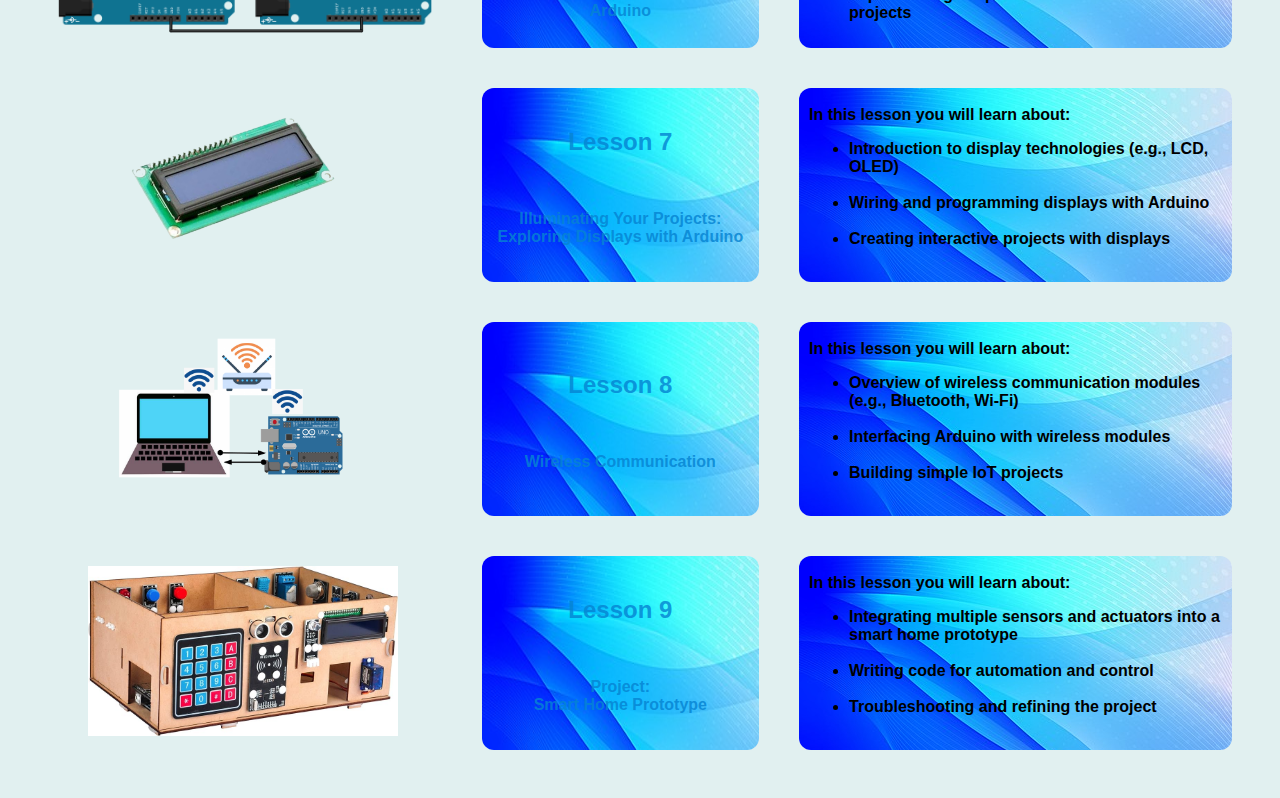
==== commit a2a2271f: "Adding arduino lesson 7" ====
--- a/arduino.html
+++ b/arduino.html
@@ -68,7 +68,7 @@
                 </tr>
                 <tr>
                     <td> <img src="/media/Lcd_screen.png" height="170px" style=" padding-left: 50px;"> </td>
-                    <td id="td" style="text-align: center;"> <a href="/arduino_lessons/lesson_7.html"> <h2> Lesson 7 </h2> <br> <p> Display Technologies </p> </td>
+                    <td id="td" style="text-align: center;"> <a href="/arduino_lessons/lesson_7.html"> <h2> Lesson 7 </h2> <br> <p> Illuminating Your Projects:<br>Exploring Displays with Arduino </p> </td>
                     <td id="td2"> In this lesson you will learn about: <br> 
                         <ul> <li>Introduction to display technologies (e.g., LCD, OLED)</li> <br>  
                             <li>Wiring and programming displays with Arduino</li> <br> 
--- a/styles.css
+++ b/styles.css
@@ -58,7 +58,7 @@
 
 code::selection{
     color: rgb(245, 174, 43);
-    background-color: #1c80c2;
+    background-color: rgb(78, 159, 230);
 }
 
 #td{
